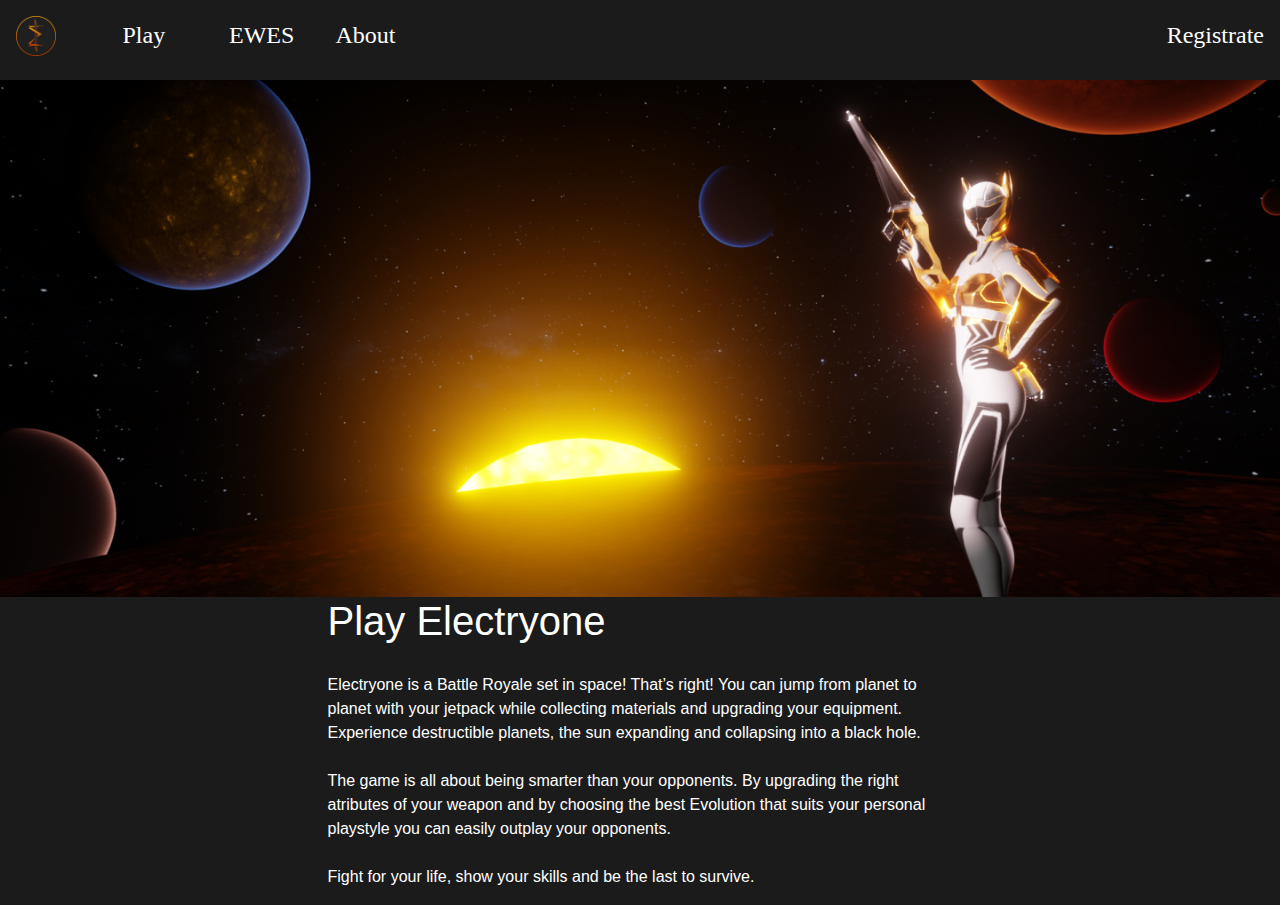
==== index.html @ 302b4e29 "basic page" ====
<!DOCTYPE html>
<html lang="en">

<head>
    <link rel="stylesheet" href="https://maxcdn.bootstrapcdn.com/bootstrap/4.4.1/css/bootstrap.min.css">
    <link rel="stylesheet" href="style.css">

    <meta charset="UTF-8">
    <meta name="viewport" content="width=device-width, initial-scale=1">

    <meta http-equiv="X-UA-Compatible" content="ie=edge">
    <title>Electryone</title>
</head>

<body>
    <div class="container-fluid p-0">


        <div class="row p-3" id="navbar">
            <div class="col-sm-1 "> <img id="logo" src="logo.png" alt="couldn't load" /> </div>
            <div class="col-sm-1"> <a href="#">Play</a></div>
            <div class="col-sm-1"> <a href="#">EWES</a></div>
            <div class="col-sm-8"> <a href="#">About</a></div>
            <div class="col-sm-1">
                <a id="register" href="#">Registrate</a>
            </div>
        </div>
        <div class="row pl-0">

            <div class="col-sm-12">
                <img src="bg.png" />
            </div>

        </div>
        <div class="row pl-0">

            <div class="col-sm-3">
                </div>
            <div class="col-sm-6">
                    <h1>Play Electryone</h1>
            </div>
            <div class="col-sm-3">
                </div>
        </div>
        <div class="row pl-0">
                <div class="col-sm-3">
                    </div>
                <div class="col-sm-6">
                    <p>Electryone is a Battle Royale set in space! That’s right! You can jump from planet to planet with your jetpack while collecting materials and upgrading your equipment. Experience destructible planets, the sun expanding and collapsing into a black hole.
                    <br> <br> The game is all about being smarter than your opponents. By upgrading the right atributes of your weapon and by choosing the best Evolution that suits your personal playstyle you can easily outplay your opponents.<br> <br>  Fight for your life, show your skills and be the last to survive.</p>
                </div>
                <div class="col-sm-3">
                    </div>
    
    
            </div>

    </div>
</body>

</html>
---- style.css ----
#logo{
        width: 40px;
        height: 40px;
}
div{
    background-color: #1b1b1b;
}

#register{
 float: right;

}
img{

    width: 100%;

}
a{
font-family: Saira;
font-style: normal;
font-weight: 500;
font-size: 24px;
line-height: 38px;
padding-bottom: 10px;
text-align: center;
color: white;
}
a:hover{
   color: #EDAB03;
   border-bottom:  3px solid #EDAB03;
    text-decoration: none;
  
}
p,h1    {
color: white;

}
p1{
    
font-family: Saira;
font-style: normal;
font-weight: 500;
font-size: 24px;
line-height: 38px;
}
h1{

    padding-bottom: 20px;
}
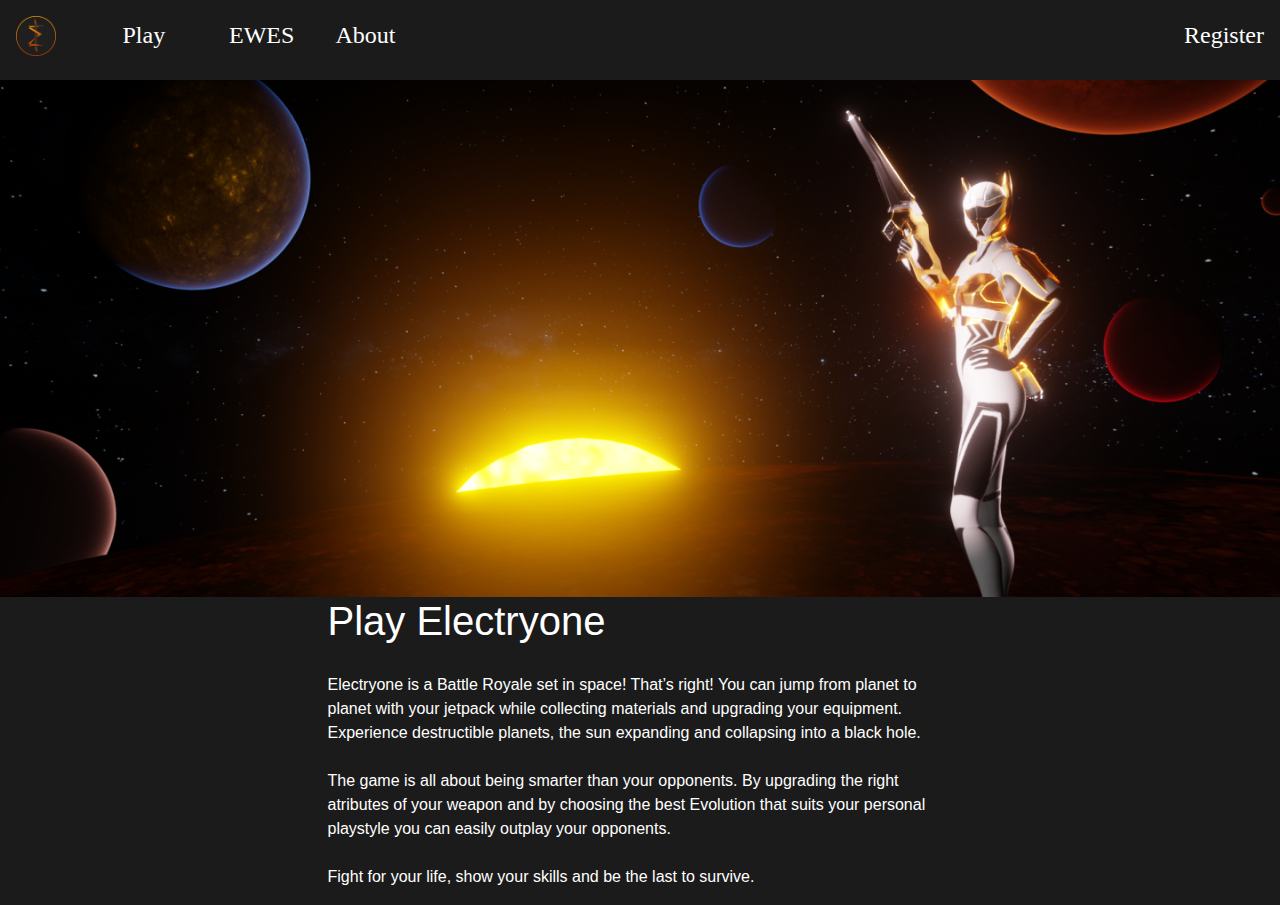
==== commit 61fa3a4b: "basic page" ====
--- a/index.html
+++ b/index.html
@@ -22,7 +22,7 @@
             <div class="col-sm-1"> <a href="#">EWES</a></div>
             <div class="col-sm-8"> <a href="#">About</a></div>
             <div class="col-sm-1">
-                <a id="register" href="#">Registrate</a>
+                <a id="register" href="#">Register</a>
             </div>
         </div>
         <div class="row pl-0">
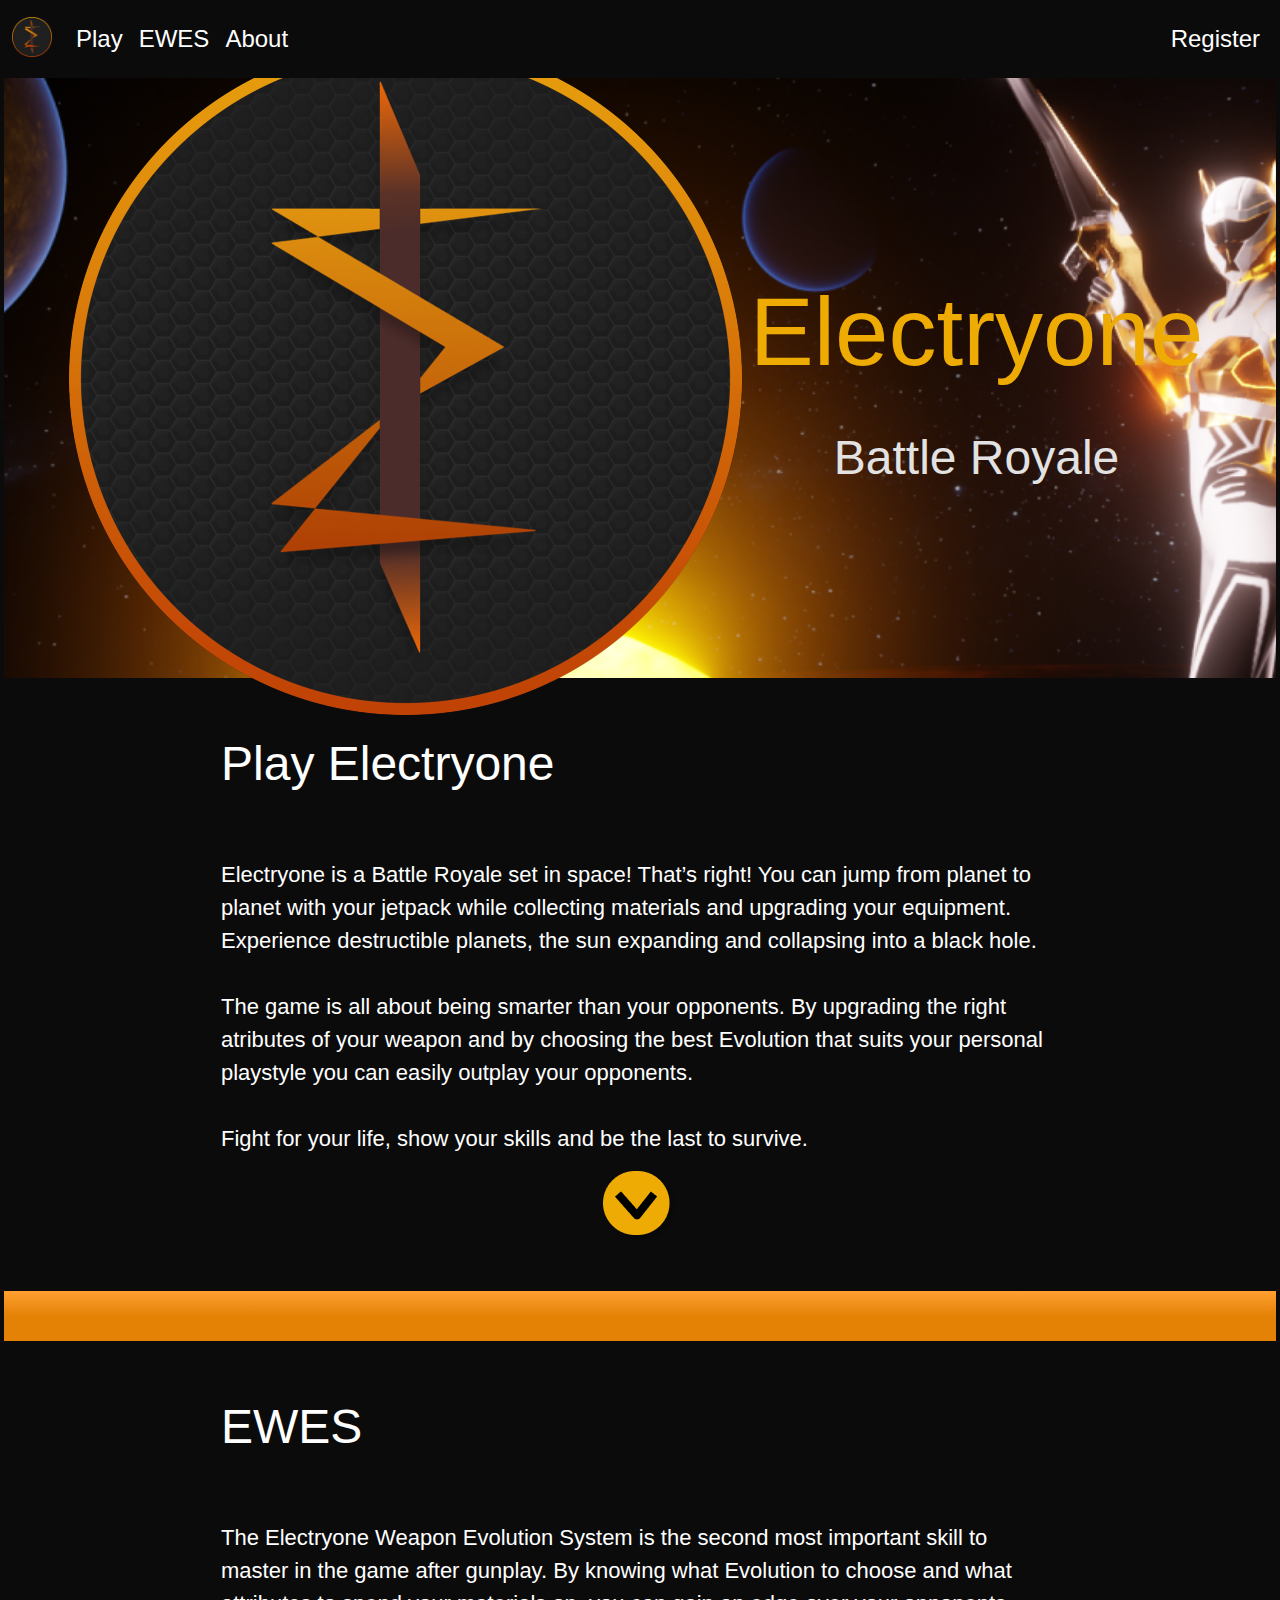
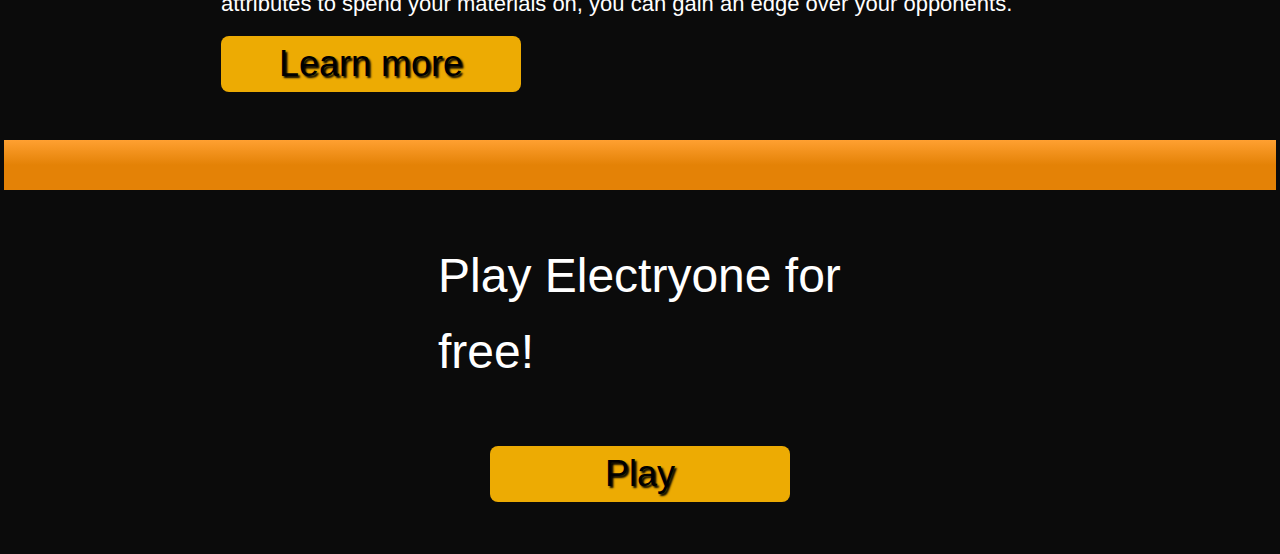
==== commit 7e468126: "basic working page" ====
--- a/index.html
+++ b/index.html
@@ -3,6 +3,7 @@
 
 <head>
     <link rel="stylesheet" href="https://maxcdn.bootstrapcdn.com/bootstrap/4.4.1/css/bootstrap.min.css">
+
     <link rel="stylesheet" href="style.css">
 
     <meta charset="UTF-8">
@@ -13,49 +14,135 @@
 </head>
 
 <body>
-    <div class="container-fluid p-0">
+    <div class="container-fluid p-1 m-auto" style="background-color: #0B0B0B;">
 
 
-        <div class="row p-3" id="navbar">
-            <div class="col-sm-1 "> <img id="logo" src="logo.png" alt="couldn't load" /> </div>
-            <div class="col-sm-1"> <a href="#">Play</a></div>
-            <div class="col-sm-1"> <a href="#">EWES</a></div>
-            <div class="col-sm-8"> <a href="#">About</a></div>
-            <div class="col-sm-1">
-                <a id="register" href="#">Register</a>
+        <nav class="navbar navbar-expand-lg bg-black m-0 p-2 sticky-top">
+
+
+            <ul class="navbar-nav mr-auto">
+                <a class="navbar-brand" href="#">
+                    <img src="logo.png" alt="Logo" style="width:40px;">
+                </a>
+                <li class="nav-item">
+                    <a class="nav-link" href="#play">Play</a>
+                </li>
+                <li class="nav-item">
+                    <a class="nav-link" href="#EWES">EWES</a>
+                </li>
+                <li class="nav-item">
+                    <a class="nav-link" href="#">About </a>
+                </li>
+
+            </ul>
+            <div class="navbar-nav justify-content-end ">
+                <li class="nav-item"><a class="nav-link" href="#">Register</a></li>
+            </div>
+
+        </nav>
+        <!-- parallax-->
+        <div class="parallax d-flex justify-content-center ">
+            <div class="d-flex flex-column align-self-center">
+                <img id="logo" src="logo.png" alt="couldn't load file">
+            </div>
+            <div class="d-flex flex-column align-self-center">
+                <div class="p-2" id="title">Electryone</div>
+                <div class="p-2" id="subtitle">Battle Royale</div>
             </div>
         </div>
-        <div class="row pl-0">
+        <!-- intro-->
+        <div class="row py-5">
 
-            <div class="col-sm-12">
-                <img src="bg.png" />
+            <div class="col-sm-2">
+            </div>
+            <div class="col-sm-8">
+                <h1>Play Electryone</h1>
+            </div>
+            <div class="col-sm-2"> </div>
+        </div>
+
+        <div class="row section ">
+            <div class="col-sm-2"> </div>
+            <div class="col-sm-8">
+
+                <p>Electryone is a Battle Royale set in space! That’s right! You can jump from planet to planet with
+                    your jetpack while collecting materials and upgrading your equipment. Experience destructible
+                    planets, the sun expanding and collapsing into a black hole.
+                    <br> <br> The game is all about being smarter than your opponents. By upgrading the right atributes
+                    of your weapon and by choosing the best Evolution that suits your personal playstyle you can easily
+                    outplay your opponents.<br> <br> Fight for your life, show your skills and be the last to survive.
+                </p>
+            </div>
+            <div class="col-sm-2"> </div>
+        </div>
+        <div class="row pb-5 ">
+
+                <div class="col-sm-2">
+                </div>
+                <div class="col-sm-8  d-flex justify-content-center">
+                <a href="#play"><img src="arrow.png" alt=""></a>  
+                </div>
+                <div class="col-sm-2"> </div>
+            </div>
+        <div class="placeholder"></div>
+        <!-- EWES-->
+        <div class="row py-5">
+
+            <div class="col-sm-2">
+            </div>
+            <div class="col-sm-8">
+                <h1 id="EWES">EWES</h1>
+            </div>
+            <div class="col-sm-2"> </div>
+        </div>
+
+        <div class="row ">
+            <div class="col-sm-2"> </div>
+            <div class="col-sm-8">
+
+                <p>The Electryone Weapon Evolution System
+                    is the second most important
+                    skill to master in the game after gunplay. By knowing what
+                    Evolution to choose and what attributes to spend your materials
+                    on, you can gain an edge over your opponents.
+                </p>
             </div>
 
+            <div class="col-sm-2"> </div>
         </div>
-        <div class="row pl-0">
-
-            <div class="col-sm-3">
-                </div>
-            <div class="col-sm-6">
-                    <h1>Play Electryone</h1>
-            </div>
-            <div class="col-sm-3">
-                </div>
-        </div>
-        <div class="row pl-0">
-                <div class="col-sm-3">
-                    </div>
-                <div class="col-sm-6">
-                    <p>Electryone is a Battle Royale set in space! That’s right! You can jump from planet to planet with your jetpack while collecting materials and upgrading your equipment. Experience destructible planets, the sun expanding and collapsing into a black hole.
-                    <br> <br> The game is all about being smarter than your opponents. By upgrading the right atributes of your weapon and by choosing the best Evolution that suits your personal playstyle you can easily outplay your opponents.<br> <br>  Fight for your life, show your skills and be the last to survive.</p>
-                </div>
-                <div class="col-sm-3">
-                    </div>
-    
-    
+        <div class="row section pb-5" >
+            <div class="col-sm-2"> </div>
+            <div class="col-sm-8">
+                <button>Learn more</button>
             </div>
 
+            <div class="col-sm-2"> </div>
+        </div>
+        <div class="placeholder"></div>
+        <!-- Play-->
+        <div class="row py-5">
+
+            <div class="col-sm-4">
+            </div>
+            <div class="col-sm-4  d-flex justify-content-center">
+                <h1 id="play">Play Electryone for free!</h1>
+            </div>
+            <div class="col-sm-4"> </div>   
+        </div>
+
+
+        <div class="row pb-5">
+
+            <div class="col-sm-4">
+            </div>
+            <div class="col-sm-4 d-flex justify-content-center ">
+                <button>Play</button>
+            </div>
+            <div class="col-sm-4"> </div>
+        </div>
+
     </div>
+
 </body>
 
 </html>--- a/style.css
+++ b/style.css
@@ -1,50 +1,118 @@
+html {
+    scroll-behavior: smooth;
+  }
 
-#logo{
-        width: 40px;
-        height: 40px;
+/*navigation bar*/
+nav{
+    position: sticky;
 }
-div{
-    background-color: #1b1b1b;
+.navbar,.container-fluid{
+    background-color: #0B0B0B;
 }
-
-#register{
- float: right;
+.nav-item:hover{
+    border-bottom: 4px solid #EDAB03;
 
 }
-img{
-
-    width: 100%;
+.nav-item{
+    border-bottom: 4px solid #0B0B0B;
 
 }
 a{
-font-family: Saira;
-font-style: normal;
-font-weight: 500;
-font-size: 24px;
-line-height: 38px;
-padding-bottom: 10px;
-text-align: center;
-color: white;
+    text-decoration: none;
+    color: white;
+    font-family: 'Trebuchet MS', 'Lucida Sans Unicode', 'Lucida Grande', 'Lucida Sans', Arial, sans-serif;
+    font-style: normal;
+    font-weight: 500;
+    font-size: 24px;
+    line-height: 38px;
+    text-align: center;
+    color: #FFFFFF;
 }
 a:hover{
-   color: #EDAB03;
-   border-bottom:  3px solid #EDAB03;
+
+    color: #EDAB03;
+}
+/*body*/
+#logo{
+    height: 50%;
+}
+#title{
+color: #EDAB03;
+font-family: 'Trebuchet MS', 'Lucida Sans Unicode', 'Lucida Grande', 'Lucida Sans', Arial, sans-serif;
+font-style: normal;
+font-weight: normal;
+font-size: 96px;
+
+text-align: center;
+}
+#subtitle{
+    color: #EDAB03;
+    font-family: 'Trebuchet MS', 'Lucida Sans Unicode', 'Lucida Grande', 'Lucida Sans', Arial, sans-serif;
+    font-style: normal;
+    font-weight: normal;
+    font-size: 48px;
+   
+    line-height: 76px;
+    text-align: center;
+    
+    color: #E2E2E2;
+    }
+.parallax {
+    /* The image used */
+    background-image: url('bg.png');
+  
+    /* Full height */
+
+    height: 600px   ;
+    padding: 0;
+    margin: 0;
+    /* Create the parallax scrolling effect */
+    background-attachment: fixed;
+    background-position: center;
+    background-repeat: no-repeat;
+    background-size: cover;
+  }
+  p{
+      font-family: 'Trebuchet MS', 'Lucida Sans Unicode', 'Lucida Grande', 'Lucida Sans', Arial, sans-serif;
+      font-style: normal;
+      font-weight: 500;
+      font-size: 22px;
+    
+      color: #FFFFFF;
+
+  }
+  h1{
+    font-family: 'Trebuchet MS', 'Lucida Sans Unicode', 'Lucida Grande', 'Lucida Sans', Arial, sans-serif;
+    font-style: normal;
+    font-weight: 500;
+    font-size: 48px;
+    line-height: 76px;
+    text-align: left;
+    
+    color: #FFFFFF;
+  }
+  button{
+    font-family: 'Trebuchet MS', 'Lucida Sans Unicode', 'Lucida Grande', 'Lucida Sans', Arial, sans-serif;
+    background-color:  #EDAB03;
+    color: black;
+    border: none;
+
+    text-align: center;
     text-decoration: none;
-  
-}
-p,h1    {
-color: white;
+    font-style: normal;
+    font-weight: 500;
+    border-radius: 8px;
+    text-shadow: 2px 2px 2px;
+    font-size: 36px;
 
-}
-p1{
-    
-font-family: Saira;
-font-style: normal;
-font-weight: 500;
-font-size: 24px;
-line-height: 38px;
-}
-h1{
+    width: 300px;
+   
+  }
+  .placeholder{
+      height: 50px;
+      background: rgb(255,235,49);
+      background: linear-gradient(180deg, rgba(255,160,49,1) 0%, rgba(228,130,6,1) 50%);
+     
+  }
 
-    padding-bottom: 20px;
-}
+  